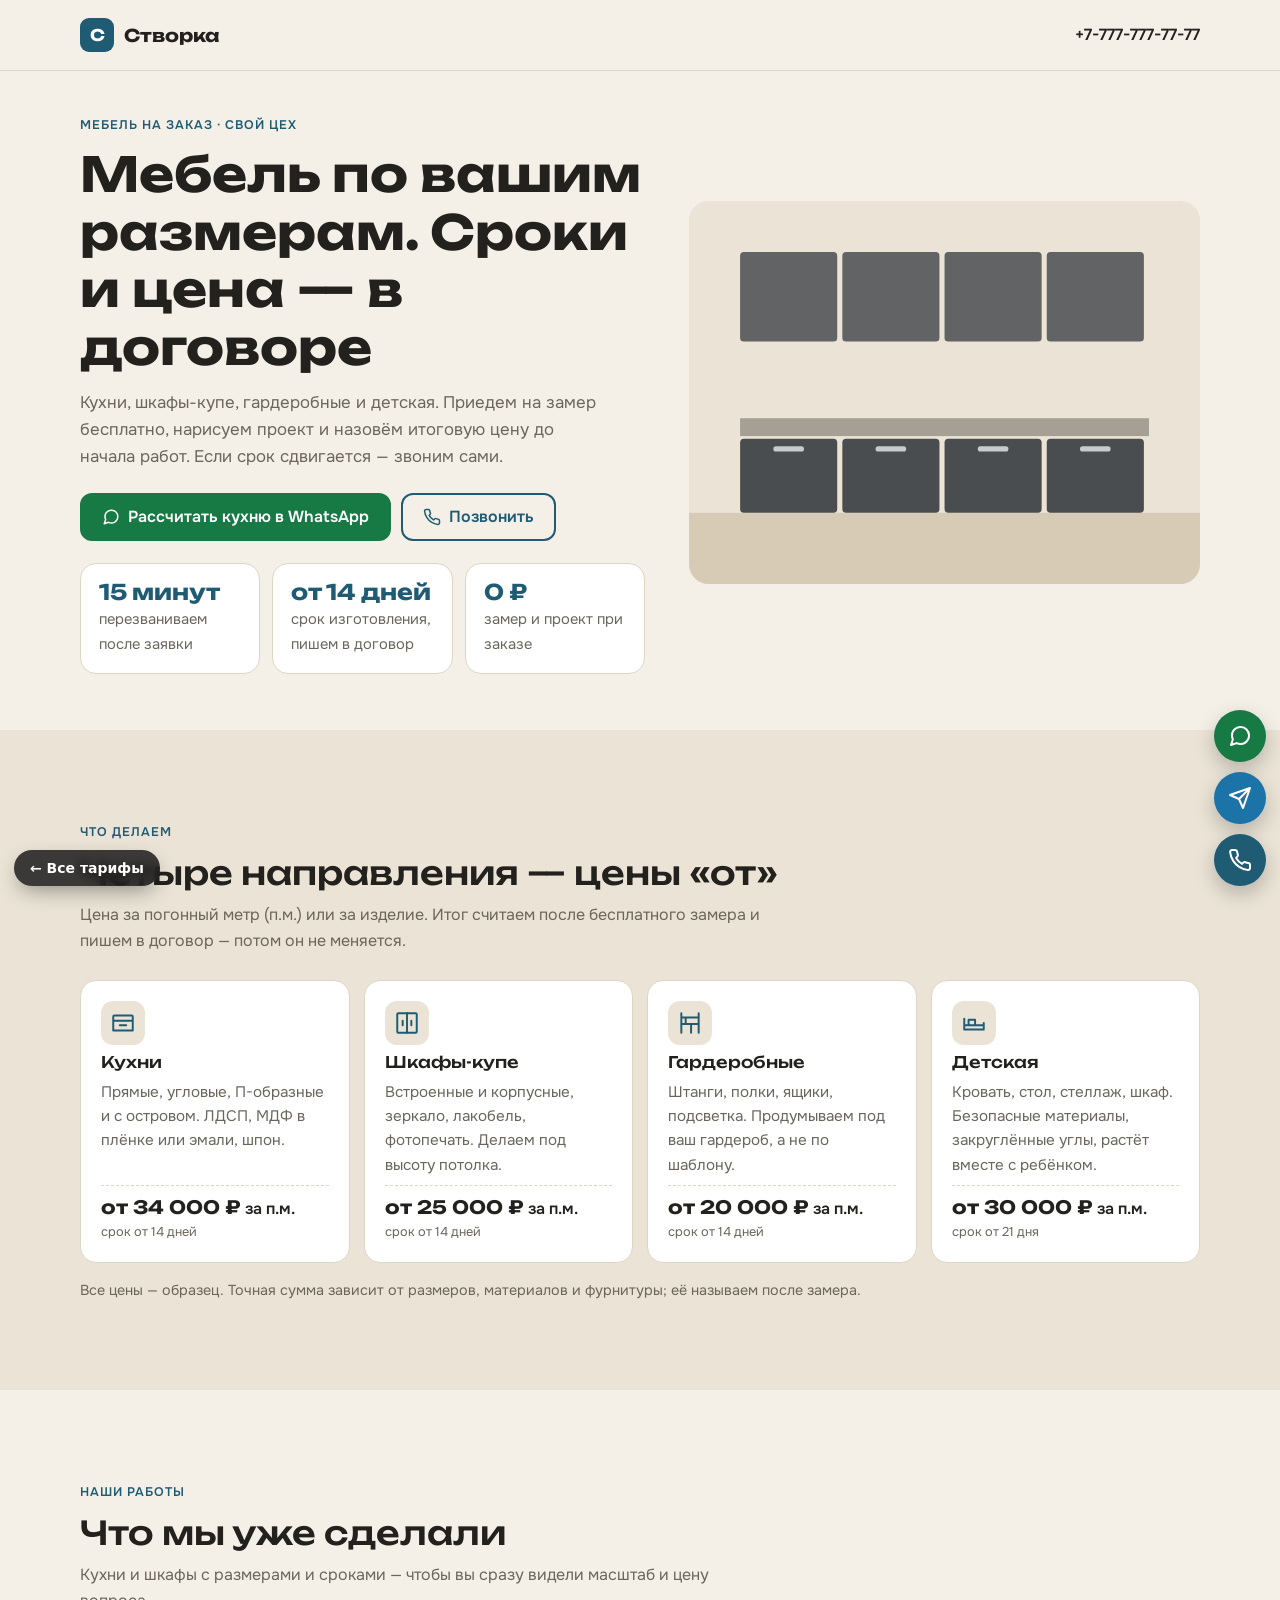
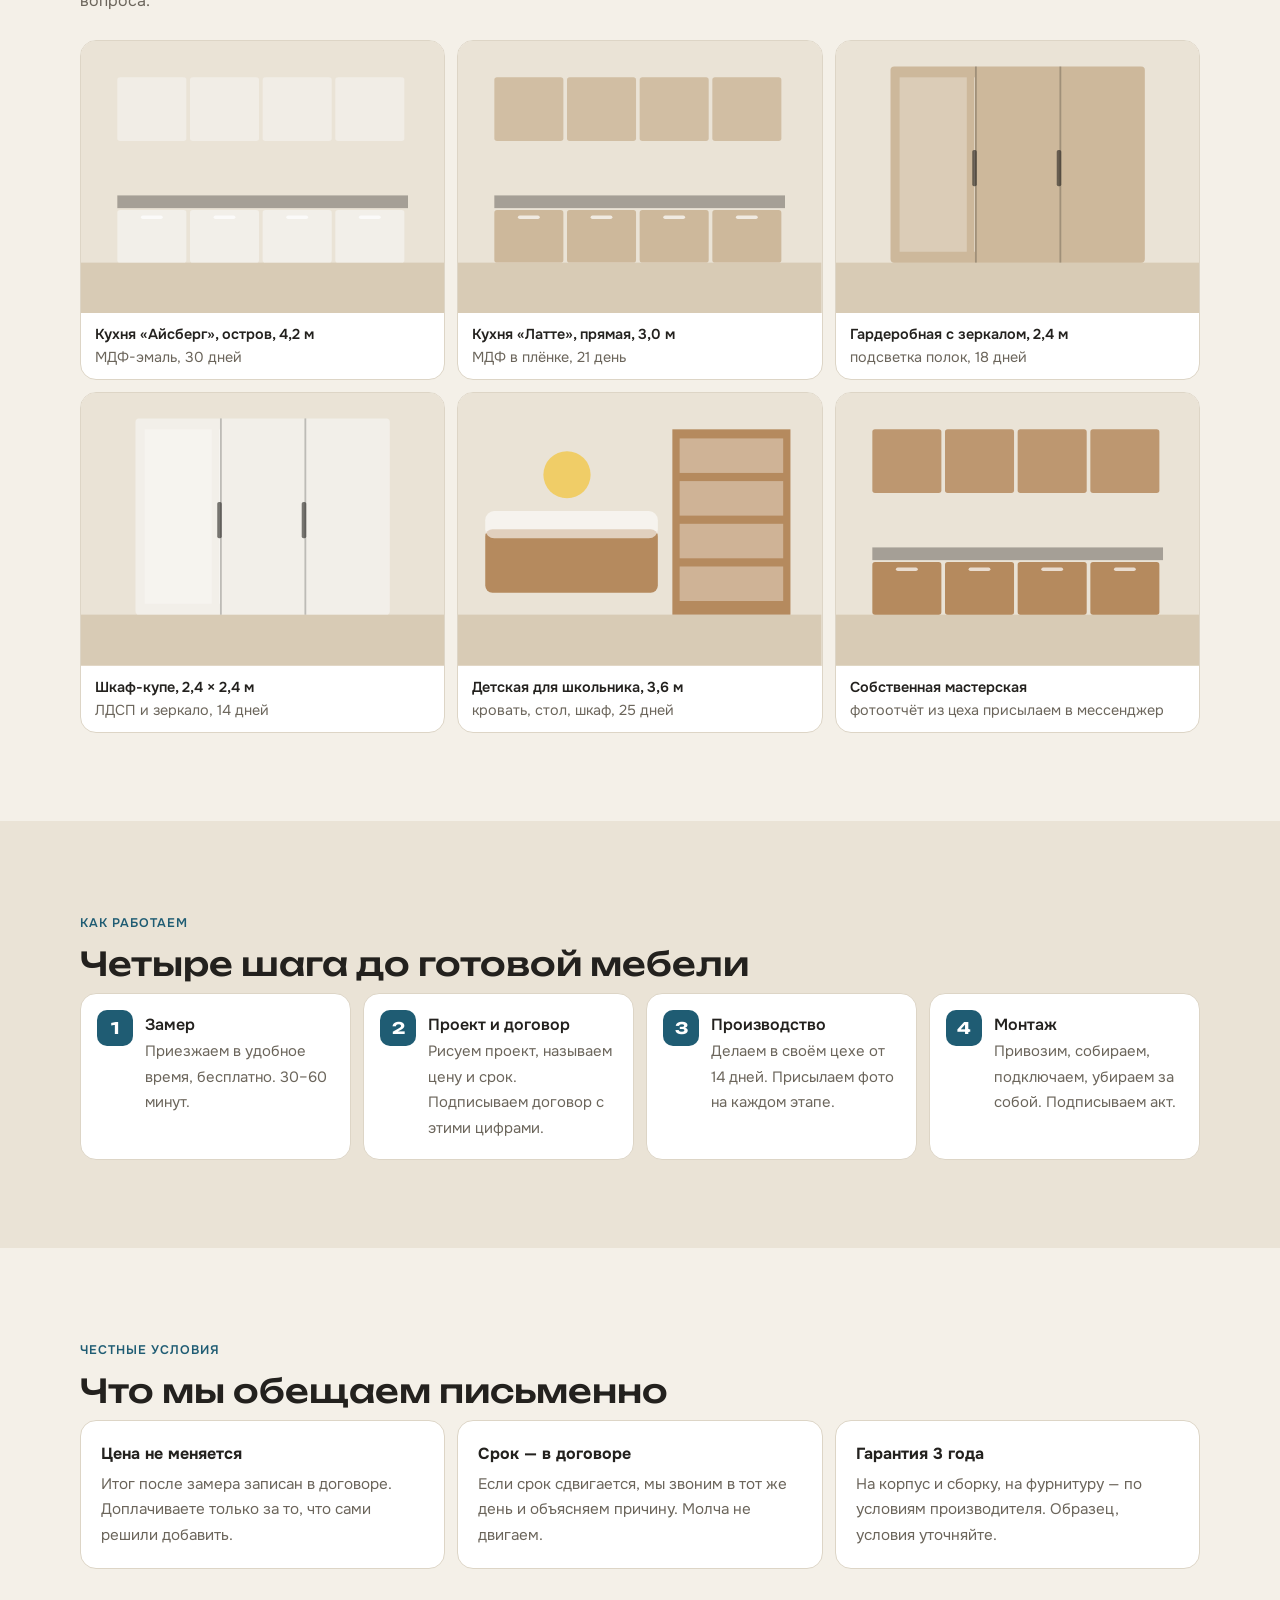
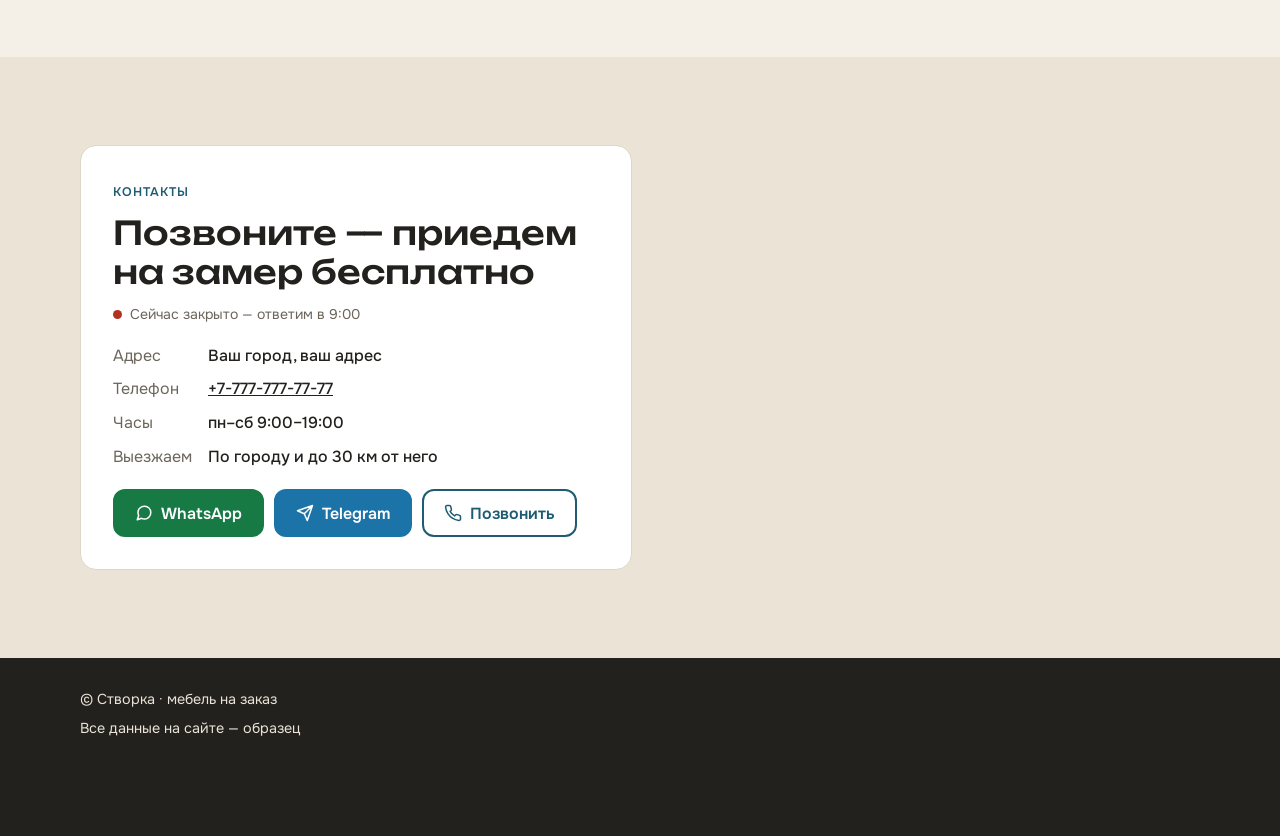
==== 1-start/index.html @ e8522c73 "Публикация сайта" ====
<!DOCTYPE html>
<html lang="ru">
<head>
<meta charset="UTF-8">
<meta name="viewport" content="width=device-width, initial-scale=1">
<meta name="robots" content="noindex, nofollow">
<title>Створка — мебель на заказ</title>
<meta name="description" content="Кухни, шкафы-купе, гардеробные и детская на заказ. Бесплатный замер, цена и срок фиксируются в договоре. Перезваниваем за 15 минут.">
<link rel="preconnect" href="https://fonts.googleapis.com">
<link rel="preconnect" href="https://fonts.gstatic.com" crossorigin>
<link href="https://fonts.googleapis.com/css2?family=Onest:wght@400;500;600&family=Unbounded:wght@500;700&display=swap" rel="stylesheet">
<!-- Яндекс Метрика: вставьте сюда код счётчика клиента -->
<style>
:root{--bg:#F4F0E8;--bg2:#EAE3D6;--card:#FFFFFF;--ink:#23211E;--mute:#6B655B;--acc:#1F5C73;--acc-ink:#FFFFFF;--line:#DDD5C6;--wa:#177A45;--tg:#1B73A8;--sale:#B3321F;--ok:#177A45;--shade:rgba(35,33,30,.55)}
*{box-sizing:border-box}
html{scroll-behavior:smooth;-webkit-text-size-adjust:100%}
body{margin:0;background:var(--bg);color:var(--ink);font:400 16px/1.6 Onest,system-ui,sans-serif;overflow-x:hidden}
a{color:inherit}
h1,h2,h3,h4{font-family:Unbounded,Onest,system-ui,sans-serif;font-weight:500;line-height:1.2;margin:0}
h1{font-size:clamp(1.55rem,6vw,3rem);font-weight:700}
h2{font-size:clamp(1.3rem,4.6vw,2.05rem);margin-bottom:10px}
h3{font-size:1rem}
p{margin:0}
ul,ol{margin:0}
.wr{max-width:1160px;margin:0 auto;padding:0 20px}
.sec{padding:46px 0}
.sec.alt{background:var(--bg2)}
.lead{color:var(--mute);max-width:62ch;margin-bottom:26px}
.tag{display:inline-block;color:var(--acc);font-weight:600;font-size:.78rem;letter-spacing:.08em;text-transform:uppercase;margin-bottom:10px}
.btn{display:inline-flex;align-items:center;justify-content:center;gap:8px;min-height:48px;padding:12px 20px;border-radius:12px;border:2px solid var(--acc);background:var(--acc);color:var(--acc-ink);font:600 1rem/1.2 Onest,system-ui,sans-serif;text-decoration:none;cursor:pointer;transition:filter .2s,transform .2s}
.btn:hover{filter:brightness(1.12)}
.btn.line{background:transparent;color:var(--acc)}
.btn.wa{background:var(--wa);border-color:var(--wa);color:var(--acc-ink)}
.btn.tg{background:var(--tg);border-color:var(--tg);color:var(--acc-ink)}
.btn.sm{min-height:40px;padding:8px 14px;font-size:.92rem}
.btn svg{width:18px;height:18px;flex:none}
.btns{display:flex;flex-wrap:wrap;gap:10px}
.btns .btn{flex:1 1 200px}
:focus-visible{outline:3px solid var(--acc);outline-offset:2px}
header.nav{position:sticky;top:0;z-index:40;background:var(--bg);border-bottom:1px solid var(--line)}
.nav .wr{display:flex;align-items:center;justify-content:space-between;gap:10px;height:62px}
.logo{display:flex;align-items:center;gap:10px;text-decoration:none;font:700 1.1rem Unbounded,sans-serif;white-space:nowrap}
.logo i{width:34px;height:34px;border-radius:9px;background:var(--acc);color:var(--acc-ink);display:grid;place-items:center;font-style:normal;font-size:1rem}
.tel{font-weight:600;text-decoration:none;white-space:nowrap}
.nav nav{display:none}
.card{background:var(--card);border:1px solid var(--line);border-radius:16px}
.pic,.im,.th{overflow:hidden}
.ph{display:block;width:100%;height:100%;object-fit:cover;background:var(--bg2)}
div.ph svg{width:100%;height:100%;display:block}
.open{display:inline-flex;align-items:center;gap:8px;font-size:.88rem;color:var(--mute)}
.open b{width:9px;height:9px;border-radius:50%;background:var(--ok);flex:none}
.open.closed b{background:var(--sale)}
.ct{display:grid;gap:16px}
.ct .b{padding:24px}
.ct dl{display:grid;grid-template-columns:auto 1fr;gap:8px 16px;margin:16px 0 20px}
.ct dt{color:var(--mute)}
.ct dd{margin:0;font-weight:500}
.ct iframe{width:100%;min-height:300px;height:100%;border:0;border-radius:16px;background:var(--bg2)}
.agree{display:flex;gap:10px;align-items:flex-start;font-size:.82rem;color:var(--mute);line-height:1.45}
.agree input{margin-top:3px;width:18px;height:18px;flex:none;accent-color:var(--acc)}
footer.foot{background:var(--ink);color:var(--bg2);padding:30px 0 96px;font-size:.9rem}
footer.foot .wr{display:flex;flex-direction:column;gap:6px}
.float{position:fixed;right:14px;bottom:calc(14px + env(safe-area-inset-bottom,0px));display:flex;flex-direction:column;gap:10px;z-index:30}
.float a{width:52px;height:52px;border-radius:50%;display:grid;place-items:center;color:var(--acc-ink);box-shadow:0 8px 20px rgba(0,0,0,.22)}
.float svg{width:24px;height:24px}
.float .c1{background:var(--acc)}.float .c2{background:var(--wa)}.float .c3{background:var(--tg)}
.sr{position:absolute;width:1px;height:1px;overflow:hidden;clip:rect(0 0 0 0);white-space:nowrap}
.rv{opacity:0;transform:translateY(16px);transition:opacity .6s,transform .6s}
.rv.in{opacity:1;transform:none}
@media(prefers-reduced-motion:reduce){html{scroll-behavior:auto}*{transition:none!important;animation:none!important}.rv{opacity:1;transform:none}}
@media(min-width:768px){.sec{padding:72px 0}.btns .btn{flex:0 1 auto}.ct{grid-template-columns:1fr 1fr}.ct .b{padding:32px}.nav .wr{height:70px}}
@media(min-width:1200px){.sec{padding:88px 0}.nav nav{display:flex}}
@media(max-width:380px){.logo{font-size:1rem}.logo i{width:30px;height:30px}.tel{font-size:.9rem}}

.hero{padding:22px 0 38px}
.hero .wr{display:grid;gap:24px}
.hero p.sub{color:var(--mute);font-size:1.05rem;margin:14px 0 22px;max-width:48ch}
.hero .pic{border-radius:20px;overflow:hidden;aspect-ratio:4/3;background:var(--bg2)}
.facts{display:grid;gap:12px;margin-top:22px}
.facts div{padding:16px 18px}
.facts b{display:block;font:700 1.35rem Unbounded,sans-serif;color:var(--acc);line-height:1.2}
.facts span{color:var(--mute);font-size:.92rem}
.svc{display:grid;gap:14px;list-style:none;padding:0}
.svc li{padding:20px;display:flex;flex-direction:column;gap:8px}
.svc .ic{width:44px;height:44px;border-radius:12px;background:var(--bg2);display:grid;place-items:center;color:var(--acc)}
.svc .ic svg{width:26px;height:26px}
.svc p{color:var(--mute);font-size:.95rem}
.svc .pr{margin-top:auto;padding-top:10px;border-top:1px dashed var(--line);font-weight:600}
.svc .pr b{font:700 1.15rem Unbounded,sans-serif;color:var(--ink)}
.svc .pr small{display:block;color:var(--mute);font-weight:400;font-size:.8rem}
.note{margin-top:16px;color:var(--mute);font-size:.9rem}
.gal{display:grid;grid-template-columns:1fr;gap:12px}
.gal figure{margin:0;border-radius:16px;overflow:hidden;background:var(--card);border:1px solid var(--line)}
.gal .im{aspect-ratio:4/3}
.gal figcaption{padding:10px 14px;color:var(--mute);font-size:.9rem}
.gal figcaption b{display:block;color:var(--ink);font-weight:600}
.steps{list-style:none;padding:0;display:grid;gap:12px;counter-reset:s}
.steps li{padding:18px 18px 18px 64px;position:relative;counter-increment:s}
.steps li::before{content:counter(s);position:absolute;left:16px;top:16px;width:36px;height:36px;border-radius:10px;background:var(--acc);color:var(--acc-ink);display:grid;place-items:center;font:700 1rem Unbounded,sans-serif}
.steps b{display:block;font-weight:600}
.steps span{color:var(--mute);font-size:.93rem}
.terms{display:grid;gap:12px;list-style:none;padding:0}
.terms li{padding:20px}
.terms b{display:block;margin-bottom:4px}
.terms span{color:var(--mute);font-size:.95rem}
@media(min-width:768px){
.hero{padding:40px 0 56px}
.hero .wr{grid-template-columns:1.05fr .95fr;gap:44px;align-items:center}
.facts{grid-template-columns:repeat(3,1fr)}
.svc{grid-template-columns:1fr 1fr}
.gal{grid-template-columns:repeat(2,1fr)}
.steps{grid-template-columns:repeat(2,1fr)}
.terms{grid-template-columns:repeat(3,1fr)}
}
@media(min-width:1200px){
.svc{grid-template-columns:repeat(4,1fr)}
.gal{grid-template-columns:repeat(3,1fr)}
.steps{grid-template-columns:repeat(4,1fr)}
}
</style>
</head>
<body><a href="../index.html" class="tarify-back" aria-label="Вернуться ко всем тарифам" style="position:fixed;left:14px;bottom:calc(14px + env(safe-area-inset-bottom,0px));z-index:2147483000;display:inline-flex;align-items:center;gap:6px;padding:11px 16px;border-radius:999px;background:rgba(20,20,20,.82);color:#fff;font:600 14px/1 system-ui,-apple-system,'Segoe UI',Roboto,sans-serif;text-decoration:none;box-shadow:0 8px 22px -6px rgba(0,0,0,.45);-webkit-backdrop-filter:blur(6px);backdrop-filter:blur(6px)">← Все тарифы</a><script data-fp>(function(){try{var k="fp:"+location.pathname.split("/")[1],q=/[?&]from=portfolio(&|$)/.test(location.search);if(q)sessionStorage.setItem(k,"1");if(q||sessionStorage.getItem(k)){var b=document.querySelector(".tarify-back");if(b)b.style.display="none"}}catch(e){}})();</script>
<header class="nav"><div class="wr">
  <a class="logo" href="#top" aria-label="Створка — на главную"><i>С</i>Створка</a>
  <a class="tel" href="tel:+77777777777">+7-777-777-77-77</a>
</div></header>

<main>
<section class="hero" id="top"><div class="wr">
  <div>
    <span class="tag">Мебель на заказ · свой цех</span>
    <h1>Мебель по вашим размерам. Сроки и цена — в договоре</h1>
    <p class="sub">Кухни, шкафы-купе, гардеробные и детская. Приедем на замер бесплатно, нарисуем проект и назовём итоговую цену до начала работ. Если срок сдвигается — звоним сами.</p>
    <div class="btns">
      <a class="btn wa" href="https://wa.me/77777777777?text=%D0%97%D0%B4%D1%80%D0%B0%D0%B2%D1%81%D1%82%D0%B2%D1%83%D0%B9%D1%82%D0%B5%21%20%D0%A5%D0%BE%D1%87%D1%83%20%D1%80%D0%B0%D1%81%D1%81%D1%87%D0%B8%D1%82%D0%B0%D1%82%D1%8C%20%D0%BA%D1%83%D1%85%D0%BD%D1%8E.%20%D0%A0%D0%B0%D0%B7%D0%BC%D0%B5%D1%80%D1%8B%20%D0%B8%20%D0%BF%D0%BE%D0%B6%D0%B5%D0%BB%D0%B0%D0%BD%D0%B8%D1%8F%3A%20" target="_blank" rel="noopener"><svg viewBox="0 0 24 24" fill="none" stroke="currentColor" stroke-width="2" stroke-linecap="round" stroke-linejoin="round" aria-hidden="true"><path d="M21 11.5a8.38 8.38 0 0 1-.9 3.8 8.5 8.5 0 0 1-7.6 4.7 8.38 8.38 0 0 1-3.8-.9L3 21l1.9-5.7a8.38 8.38 0 0 1-.9-3.8 8.5 8.5 0 0 1 4.7-7.6 8.38 8.38 0 0 1 3.8-.9h.5a8.48 8.48 0 0 1 8 8v.5z"/></svg>Рассчитать кухню в WhatsApp</a>
      <a class="btn line" href="tel:+77777777777"><svg viewBox="0 0 24 24" fill="none" stroke="currentColor" stroke-width="2" stroke-linecap="round" stroke-linejoin="round" aria-hidden="true"><path d="M22 16.92v3a2 2 0 0 1-2.18 2 19.79 19.79 0 0 1-8.63-3.07 19.5 19.5 0 0 1-6-6 19.79 19.79 0 0 1-3.07-8.67A2 2 0 0 1 4.11 2h3a2 2 0 0 1 2 1.72 12.84 12.84 0 0 0 .7 2.81 2 2 0 0 1-.45 2.11L8.09 9.91a16 16 0 0 0 6 6l1.27-1.27a2 2 0 0 1 2.11-.45 12.84 12.84 0 0 0 2.81.7A2 2 0 0 1 22 16.92z"/></svg>Позвонить</a>
    </div>
    <div class="facts">
      <div class="card"><b>15 минут</b><span>перезваниваем после заявки</span></div>
      <div class="card"><b>от 14 дней</b><span>срок изготовления, пишем в договор</span></div>
      <div class="card"><b>0 ₽</b><span>замер и проект при заказе</span></div>
    </div>
  </div>
  <div class="pic"><img class="ph" src="https://images.unsplash.com/photo-1600489000022-c2086d79f9d4?w=900&q=72&auto=format&fit=crop" srcset="https://images.unsplash.com/photo-1600489000022-c2086d79f9d4?w=450&q=72&auto=format&fit=crop 450w, https://images.unsplash.com/photo-1600489000022-c2086d79f9d4?w=900&q=72&auto=format&fit=crop 900w, https://images.unsplash.com/photo-1600489000022-c2086d79f9d4?w=1440&q=72&auto=format&fit=crop 1440w" sizes="(max-width:767px) 100vw, 50vw" width="900" height="675" alt="Угловая кухня с графитовым низом и белым верхом, изготовленная на заказ" fetchpriority="high" decoding="async" data-k="k" data-c="Графит"></div>
</div></section>

<section class="sec alt" id="uslugi"><div class="wr">
  <span class="tag">Что делаем</span>
  <h2>Четыре направления — цены «от»</h2>
  <p class="lead">Цена за погонный метр (п.м.) или за изделие. Итог считаем после бесплатного замера и пишем в договор — потом он не меняется.</p>
  <ul class="svc">
    <li class="card"><span class="ic"><svg viewBox="0 0 24 24" fill="none" stroke="currentColor" stroke-width="1.8" stroke-linecap="round" stroke-linejoin="round" aria-hidden="true"><path d="M3 10h18M3 10V6a1 1 0 0 1 1-1h16a1 1 0 0 1 1 1v4M3 10v9h18v-9M9 14h6"/></svg></span><h3>Кухни</h3><p>Прямые, угловые, П-образные и с островом. ЛДСП, МДФ в плёнке или эмали, шпон.</p><div class="pr"><b>от 34 000 ₽</b> за п.м.<small>срок от 14 дней</small></div></li>
    <li class="card"><span class="ic"><svg viewBox="0 0 24 24" fill="none" stroke="currentColor" stroke-width="1.8" stroke-linecap="round" stroke-linejoin="round" aria-hidden="true"><rect x="3" y="3" width="18" height="18" rx="1"/><path d="M12 3v18M8 10v4M16 10v4"/></svg></span><h3>Шкафы-купе</h3><p>Встроенные и корпусные, зеркало, лакобель, фотопечать. Делаем под высоту потолка.</p><div class="pr"><b>от 25 000 ₽</b> за п.м.<small>срок от 14 дней</small></div></li>
    <li class="card"><span class="ic"><svg viewBox="0 0 24 24" fill="none" stroke="currentColor" stroke-width="1.8" stroke-linecap="round" stroke-linejoin="round" aria-hidden="true"><path d="M4 3v18M20 3v18M4 7h16M4 13h16M8 7v6M13 13v8"/></svg></span><h3>Гардеробные</h3><p>Штанги, полки, ящики, подсветка. Продумываем под ваш гардероб, а не по шаблону.</p><div class="pr"><b>от 20 000 ₽</b> за п.м.<small>срок от 14 дней</small></div></li>
    <li class="card"><span class="ic"><svg viewBox="0 0 24 24" fill="none" stroke="currentColor" stroke-width="1.8" stroke-linecap="round" stroke-linejoin="round" aria-hidden="true"><path d="M3 18V8M21 18v-6M3 14h18M3 18h18M7 14V9h6v5"/></svg></span><h3>Детская</h3><p>Кровать, стол, стеллаж, шкаф. Безопасные материалы, закруглённые углы, растёт вместе с ребёнком.</p><div class="pr"><b>от 30 000 ₽</b> за п.м.<small>срок от 21 дня</small></div></li>
  </ul>
  <p class="note">Все цены — образец. Точная сумма зависит от размеров, материалов и фурнитуры; её называем после замера.</p>
</div></section>

<section class="sec" id="raboty"><div class="wr">
  <span class="tag">Наши работы</span>
  <h2>Что мы уже сделали</h2>
  <p class="lead">Кухни и шкафы с размерами и сроками — чтобы вы сразу видели масштаб и цену вопроса.</p>
  <div class="gal">
    <figure><div class="im"><img class="ph" src="https://images.unsplash.com/photo-1556912172-45b7abe8b7e1?w=640&q=72&auto=format&fit=crop" srcset="https://images.unsplash.com/photo-1556912172-45b7abe8b7e1?w=320&q=72&auto=format&fit=crop 320w, https://images.unsplash.com/photo-1556912172-45b7abe8b7e1?w=640&q=72&auto=format&fit=crop 640w, https://images.unsplash.com/photo-1556912172-45b7abe8b7e1?w=1024&q=72&auto=format&fit=crop 1024w" sizes="(max-width:767px) 100vw, 50vw" width="640" height="480" alt="Белая кухня с островом и деревянной панелью" loading="lazy" decoding="async" data-k="k" data-c="Белый"></div><figcaption><b>Кухня «Айсберг», остров, 4,2 м</b>МДФ-эмаль, 30 дней</figcaption></figure>
    <figure><div class="im"><img class="ph" src="https://images.unsplash.com/photo-1565538810643-b5bdb714032a?w=640&q=72&auto=format&fit=crop" srcset="https://images.unsplash.com/photo-1565538810643-b5bdb714032a?w=320&q=72&auto=format&fit=crop 320w, https://images.unsplash.com/photo-1565538810643-b5bdb714032a?w=640&q=72&auto=format&fit=crop 640w, https://images.unsplash.com/photo-1565538810643-b5bdb714032a?w=1024&q=72&auto=format&fit=crop 1024w" sizes="(max-width:767px) 100vw, 50vw" width="640" height="480" alt="Кухня с серо-бежевыми фасадами и латунными ручками" loading="lazy" decoding="async" data-k="k" data-c="Бежевый"></div><figcaption><b>Кухня «Латте», прямая, 3,0 м</b>МДФ в плёнке, 21 день</figcaption></figure>
    <figure><div class="im"><img class="ph" src="https://images.unsplash.com/photo-1672137233327-37b0c1049e77?w=640&q=72&auto=format&fit=crop" srcset="https://images.unsplash.com/photo-1672137233327-37b0c1049e77?w=320&q=72&auto=format&fit=crop 320w, https://images.unsplash.com/photo-1672137233327-37b0c1049e77?w=640&q=72&auto=format&fit=crop 640w, https://images.unsplash.com/photo-1672137233327-37b0c1049e77?w=1024&q=72&auto=format&fit=crop 1024w" sizes="(max-width:767px) 100vw, 50vw" width="640" height="480" alt="Встроенная гардеробная с зеркалом и подсветкой полок" loading="lazy" decoding="async" data-k="g" data-c="Бежевый"></div><figcaption><b>Гардеробная с зеркалом, 2,4 м</b>подсветка полок, 18 дней</figcaption></figure>
    <figure><div class="im"><img class="ph" src="https://images.unsplash.com/photo-1721901944646-8b7da57bea7e?w=640&q=72&auto=format&fit=crop" srcset="https://images.unsplash.com/photo-1721901944646-8b7da57bea7e?w=320&q=72&auto=format&fit=crop 320w, https://images.unsplash.com/photo-1721901944646-8b7da57bea7e?w=640&q=72&auto=format&fit=crop 640w, https://images.unsplash.com/photo-1721901944646-8b7da57bea7e?w=1024&q=72&auto=format&fit=crop 1024w" sizes="(max-width:767px) 100vw, 50vw" width="640" height="480" alt="Белые раздвижные двери шкафа-купе в комнате" loading="lazy" decoding="async" data-k="s" data-c="Белый"></div><figcaption><b>Шкаф-купе, 2,4 × 2,4 м</b>ЛДСП и зеркало, 14 дней</figcaption></figure>
    <figure><div class="im"><img class="ph" src="https://images.unsplash.com/photo-1721395288477-b546804ce392?w=640&q=72&auto=format&fit=crop" srcset="https://images.unsplash.com/photo-1721395288477-b546804ce392?w=320&q=72&auto=format&fit=crop 320w, https://images.unsplash.com/photo-1721395288477-b546804ce392?w=640&q=72&auto=format&fit=crop 640w, https://images.unsplash.com/photo-1721395288477-b546804ce392?w=1024&q=72&auto=format&fit=crop 1024w" sizes="(max-width:767px) 100vw, 50vw" width="640" height="480" alt="Детская комната с кроватью, рабочим столом и штангой для одежды" loading="lazy" decoding="async" data-k="d" data-c="Дерево"></div><figcaption><b>Детская для школьника, 3,6 м</b>кровать, стол, шкаф, 25 дней</figcaption></figure>
    <figure><div class="im"><img class="ph" src="https://images.unsplash.com/photo-1631396326646-c06a935ff3a6?w=640&q=72&auto=format&fit=crop" srcset="https://images.unsplash.com/photo-1631396326646-c06a935ff3a6?w=320&q=72&auto=format&fit=crop 320w, https://images.unsplash.com/photo-1631396326646-c06a935ff3a6?w=640&q=72&auto=format&fit=crop 640w, https://images.unsplash.com/photo-1631396326646-c06a935ff3a6?w=1024&q=72&auto=format&fit=crop 1024w" sizes="(max-width:767px) 100vw, 50vw" width="640" height="480" alt="Мастер собирает изделие в мастерской" loading="lazy" decoding="async" data-k="k" data-c="Дерево"></div><figcaption><b>Собственная мастерская</b>фотоотчёт из цеха присылаем в мессенджер</figcaption></figure>
  </div>
</div></section>

<section class="sec alt" id="etapy"><div class="wr">
  <span class="tag">Как работаем</span>
  <h2>Четыре шага до готовой мебели</h2>
  <ol class="steps">
    <li class="card"><b>Замер</b><span>Приезжаем в удобное время, бесплатно. 30–60 минут.</span></li>
    <li class="card"><b>Проект и договор</b><span>Рисуем проект, называем цену и срок. Подписываем договор с этими цифрами.</span></li>
    <li class="card"><b>Производство</b><span>Делаем в своём цехе от 14 дней. Присылаем фото на каждом этапе.</span></li>
    <li class="card"><b>Монтаж</b><span>Привозим, собираем, подключаем, убираем за собой. Подписываем акт.</span></li>
  </ol>
</div></section>

<section class="sec" id="usloviya"><div class="wr">
  <span class="tag">Честные условия</span>
  <h2>Что мы обещаем письменно</h2>
  <ul class="terms">
    <li class="card"><b>Цена не меняется</b><span>Итог после замера записан в договоре. Доплачиваете только за то, что сами решили добавить.</span></li>
    <li class="card"><b>Срок — в договоре</b><span>Если срок сдвигается, мы звоним в тот же день и объясняем причину. Молча не двигаем.</span></li>
    <li class="card"><b>Гарантия 3 года</b><span>На корпус и сборку, на фурнитуру — по условиям производителя. Образец, условия уточняйте.</span></li>
  </ul>
</div></section>

<section class="sec alt" id="kontakty"><div class="wr">
  <div class="ct">
    <div class="card b">
      <span class="tag">Контакты</span>
      <h2>Позвоните — приедем на замер бесплатно</h2>
      <span class="open" id="open"><b></b><span>Мастерская открыта</span></span>
      <dl>
        <dt>Адрес</dt><dd>Ваш город, ваш адрес</dd>
        <dt>Телефон</dt><dd><a href="tel:+77777777777">+7-777-777-77-77</a></dd>
        <dt>Часы</dt><dd>пн–сб 9:00–19:00</dd>
        <dt>Выезжаем</dt><dd>По городу и до 30 км от него</dd>
      </dl>
      <div class="btns">
        <a class="btn wa" href="https://wa.me/77777777777?text=%D0%97%D0%B4%D1%80%D0%B0%D0%B2%D1%81%D1%82%D0%B2%D1%83%D0%B9%D1%82%D0%B5%21%20%D0%A5%D0%BE%D1%87%D1%83%20%D0%B7%D0%B0%D0%BF%D0%B8%D1%81%D0%B0%D1%82%D1%8C%D1%81%D1%8F%20%D0%BD%D0%B0%20%D0%B1%D0%B5%D1%81%D0%BF%D0%BB%D0%B0%D1%82%D0%BD%D1%8B%D0%B9%20%D0%B7%D0%B0%D0%BC%D0%B5%D1%80." target="_blank" rel="noopener"><svg viewBox="0 0 24 24" fill="none" stroke="currentColor" stroke-width="2" stroke-linecap="round" stroke-linejoin="round" aria-hidden="true"><path d="M21 11.5a8.38 8.38 0 0 1-.9 3.8 8.5 8.5 0 0 1-7.6 4.7 8.38 8.38 0 0 1-3.8-.9L3 21l1.9-5.7a8.38 8.38 0 0 1-.9-3.8 8.5 8.5 0 0 1 4.7-7.6 8.38 8.38 0 0 1 3.8-.9h.5a8.48 8.48 0 0 1 8 8v.5z"/></svg>WhatsApp</a>
        <a class="btn tg" href="https://t.me/" target="_blank" rel="noopener"><svg viewBox="0 0 24 24" fill="none" stroke="currentColor" stroke-width="2" stroke-linecap="round" stroke-linejoin="round" aria-hidden="true"><path d="M22 2L11 13M22 2l-7 20-4-9-9-4 20-7z"/></svg>Telegram</a>
        <a class="btn line" href="tel:+77777777777"><svg viewBox="0 0 24 24" fill="none" stroke="currentColor" stroke-width="2" stroke-linecap="round" stroke-linejoin="round" aria-hidden="true"><path d="M22 16.92v3a2 2 0 0 1-2.18 2 19.79 19.79 0 0 1-8.63-3.07 19.5 19.5 0 0 1-6-6 19.79 19.79 0 0 1-3.07-8.67A2 2 0 0 1 4.11 2h3a2 2 0 0 1 2 1.72 12.84 12.84 0 0 0 .7 2.81 2 2 0 0 1-.45 2.11L8.09 9.91a16 16 0 0 0 6 6l1.27-1.27a2 2 0 0 1 2.11-.45 12.84 12.84 0 0 0 2.81.7A2 2 0 0 1 22 16.92z"/></svg>Позвонить</a>
      </div>
    </div>
    <iframe title="Карта (образец)" src="https://yandex.ru/map-widget/v1/?ll=61.402554%2C55.159897&z=11" loading="lazy"></iframe>
  </div>
</div></section>
</main>

<footer class="foot"><div class="wr"><span>© Створка · мебель на заказ</span><span>Все данные на сайте — образец</span></div></footer>
<div class="float"><a class="c2" href="https://wa.me/77777777777" aria-label="Написать в WhatsApp" target="_blank" rel="noopener"><svg viewBox="0 0 24 24" fill="none" stroke="currentColor" stroke-width="2" stroke-linecap="round" stroke-linejoin="round" aria-hidden="true"><path d="M21 11.5a8.38 8.38 0 0 1-.9 3.8 8.5 8.5 0 0 1-7.6 4.7 8.38 8.38 0 0 1-3.8-.9L3 21l1.9-5.7a8.38 8.38 0 0 1-.9-3.8 8.5 8.5 0 0 1 4.7-7.6 8.38 8.38 0 0 1 3.8-.9h.5a8.48 8.48 0 0 1 8 8v.5z"/></svg></a><a class="c3" href="https://t.me/" aria-label="Написать в Telegram" target="_blank" rel="noopener"><svg viewBox="0 0 24 24" fill="none" stroke="currentColor" stroke-width="2" stroke-linecap="round" stroke-linejoin="round" aria-hidden="true"><path d="M22 2L11 13M22 2l-7 20-4-9-9-4 20-7z"/></svg></a><a class="c1" href="tel:+77777777777" aria-label="Позвонить"><svg viewBox="0 0 24 24" fill="none" stroke="currentColor" stroke-width="2" stroke-linecap="round" stroke-linejoin="round" aria-hidden="true"><path d="M22 16.92v3a2 2 0 0 1-2.18 2 19.79 19.79 0 0 1-8.63-3.07 19.5 19.5 0 0 1-6-6 19.79 19.79 0 0 1-3.07-8.67A2 2 0 0 1 4.11 2h3a2 2 0 0 1 2 1.72 12.84 12.84 0 0 0 .7 2.81 2 2 0 0 1-.45 2.11L8.09 9.91a16 16 0 0 0 6 6l1.27-1.27a2 2 0 0 1 2.11-.45 12.84 12.84 0 0 0 2.81.7A2 2 0 0 1 22 16.92z"/></svg></a></div>
<script>
(function(){

var CLR={'Белый':'#F2EFE9','Серый':'#9AA0A3','Графит':'#4A4D50','Бежевый':'#CDB89B','Дерево':'#B58A5E','Синий':'#2F5D7C','Чёрный':'#2B2B2B'};
function esc(s){return String(s).replace(/&/g,'&amp;').replace(/"/g,'&quot;').replace(/</g,'&lt;')}
function u(id,w){return 'https://images.unsplash.com/photo-'+id+'?w='+w+'&q=72&auto=format&fit=crop'}
/* Иллюстрация мебели: показывается, если фото не загрузилось */
function art(k,c){
  c=c||'#8AA0A8';
  var s='<svg viewBox="0 0 400 300" xmlns="http://www.w3.org/2000/svg" preserveAspectRatio="xMidYMid slice"><rect width="400" height="300" fill="#EAE3D6"/><rect y="244" width="400" height="56" fill="#D8CBB5"/>',i;
  if(k=='s'||k=='g'||k=='p'){
    s+='<rect x="60" y="28" width="280" height="216" rx="4" fill="'+c+'"/>';
    for(i=1;i<3;i++)s+='<rect x="'+(60+i*93)+'" y="28" width="2" height="216" fill="#000" opacity=".22"/>';
    s+='<rect x="70" y="40" width="74" height="192" fill="#fff" opacity=".28"/><rect x="152" y="40" width="1" height="192" fill="#fff" opacity=".4"/>';
    s+='<rect x="150" y="120" width="5" height="40" rx="2" fill="#23211E" opacity=".6"/><rect x="243" y="120" width="5" height="40" rx="2" fill="#23211E" opacity=".6"/>';
  }else if(k=='d'){
    s+='<rect x="30" y="150" width="190" height="70" rx="8" fill="'+c+'"/><rect x="30" y="130" width="190" height="30" rx="10" fill="#fff" opacity=".6"/><rect x="236" y="40" width="130" height="204" fill="'+c+'"/>';
    for(i=0;i<4;i++)s+='<rect x="244" y="'+(50+i*47)+'" width="114" height="38" fill="#fff" opacity=".35"/>';
    s+='<circle cx="120" cy="90" r="26" fill="#F2C94C" opacity=".8"/>';
  }else{
    for(i=0;i<4;i++)s+='<rect x="'+(40+i*80)+'" y="40" width="76" height="70" rx="3" fill="'+c+'" opacity=".85"/>';
    s+='<rect x="40" y="170" width="320" height="14" fill="#23211E" opacity=".35"/>';
    for(i=0;i<4;i++)s+='<rect x="'+(40+i*80)+'" y="186" width="76" height="58" rx="3" fill="'+c+'"/><rect x="'+(66+i*80)+'" y="192" width="24" height="4" rx="2" fill="#fff" opacity=".7"/>';
  }
  return s+'</svg>';
}
function img(id,alt,w,k,c,eager){
  var a=Math.round(w/2),b=Math.min(2400,Math.round(w*1.6));
  return '<img class="ph" src="'+u(id,w)+'" srcset="'+u(id,a)+' '+a+'w, '+u(id,w)+' '+w+'w, '+u(id,b)+' '+b+'w" sizes="(max-width:767px) 100vw, 33vw" width="'+w+'" height="'+Math.round(w*.75)+'" alt="'+esc(alt)+'" '+(eager?'fetchpriority="high"':'loading="lazy"')+' decoding="async" data-k="'+(k||'')+'" data-c="'+(c||'')+'">';
}
function fail(im){var d=document.createElement('div');d.className='ph';d.setAttribute('role','img');d.setAttribute('aria-label',im.alt||'Иллюстрация');d.innerHTML=art(im.dataset.k,CLR[im.dataset.c]);im.replaceWith(d)}
document.addEventListener('error',function(e){var t=e.target;if(t&&t.tagName=='IMG'&&t.classList.contains('ph'))fail(t)},true);
document.querySelectorAll('img.ph').forEach(function(im){if(im.complete&&im.naturalWidth===0)fail(im)});

/* «Открыто сейчас»: пн–сб 9:00–19:00 по местному времени посетителя */
var el=document.getElementById('open');
if(el){var d=new Date(),h=d.getHours(),w=d.getDay();
  if(w===0||h<9||h>=19){el.classList.add('closed');el.lastChild.textContent='Сейчас закрыто — ответим в 9:00'}}
})();
</script>
<style data-hscroll>.hs-wrap{position:relative;min-width:0;max-width:100%}.hs-btn{position:absolute;top:50%;z-index:30;width:42px;height:42px;margin-top:-21px;border-radius:50%;border:1px solid rgba(255,255,255,.45);background:rgba(20,20,24,.62);color:#fff;font:600 18px/1 system-ui,sans-serif;display:flex;align-items:center;justify-content:center;cursor:pointer;-webkit-backdrop-filter:blur(6px);backdrop-filter:blur(6px);box-shadow:0 4px 14px rgba(0,0,0,.25);transition:opacity .25s,transform .2s;padding:0}.hs-btn:hover{transform:scale(1.08)}.hs-btn.l{left:6px}.hs-btn.r{right:6px}.hs-btn.off{opacity:0;pointer-events:none}.hs-wrap.sm .hs-btn{width:30px;height:30px;margin-top:-15px;font-size:14px}</style>
<script data-hscroll>(function(){function sc(el){var cs=getComputedStyle(el);return /(auto|scroll)/.test(cs.overflowX)&&el.scrollWidth>el.clientWidth+8&&el.clientHeight>40}
function upd(el){var w=el.parentNode,l=w.querySelector(':scope>.hs-btn.l'),r=w.querySelector(':scope>.hs-btn.r'),can=el.scrollWidth>el.clientWidth+8;l.classList.toggle('off',!can||el.scrollLeft<4);r.classList.toggle('off',!can||el.scrollLeft+el.clientWidth>=el.scrollWidth-4)}
function step(el){var c=el.firstElementChild,g=parseFloat(getComputedStyle(el).columnGap)||16,s=c?c.getBoundingClientRect().width+g:0;if(!s||s>el.clientWidth*.9)s=el.clientWidth*.8;return s}
function add(el){if(el.dataset.hs)return;el.dataset.hs=1;var w=document.createElement('div');w.className='hs-wrap'+(el.clientHeight<100?' sm':'');var cs=getComputedStyle(el);['gridColumn','gridRow','marginTop','marginBottom','marginLeft','marginRight','flex','alignSelf','width','maxWidth'].forEach(function(p){if(p.indexOf('margin')==0){w.style[p]=cs[p];el.style[p]='0'}else if(el.style[p]||p.indexOf('grid')==0||p=='alignSelf'||p=='flex'){w.style[p]=cs[p]}});el.parentNode.insertBefore(w,el);w.appendChild(el);
[['l','<svg width="18" height="18" viewBox="0 0 24 24" fill="none" stroke="currentColor" stroke-width="2" stroke-linecap="round" stroke-linejoin="round" aria-hidden="true"><path d="M19 12H5M12 19l-7-7 7-7"/></svg>','Прокрутить назад',-1],['r','<svg width="18" height="18" viewBox="0 0 24 24" fill="none" stroke="currentColor" stroke-width="2" stroke-linecap="round" stroke-linejoin="round" aria-hidden="true"><path d="M5 12h14M12 5l7 7-7 7"/></svg>','Прокрутить вперёд',1]].forEach(function(a){var b=document.createElement('button');b.type='button';b.className='hs-btn '+a[0]+' off';b.innerHTML=a[1];b.setAttribute('aria-label',a[2]);b.onclick=function(){el.scrollBy({left:a[3]*step(el),behavior:'smooth'})};w.appendChild(b)});
el.addEventListener('scroll',function(){upd(el)},{passive:true});upd(el)}
function scan(){document.querySelectorAll('body *:not(.hs-btn):not(.hs-wrap)').forEach(function(el){if(el.dataset.hs){upd(el);return}if(!el.closest('[data-no-hs]')&&sc(el))add(el)})}
var t;function later(){clearTimeout(t);t=setTimeout(scan,250)}
if(document.readyState!='loading')later();else document.addEventListener('DOMContentLoaded',later);
addEventListener('load',later);addEventListener('resize',later);document.addEventListener('click',function(e){if(!e.target.closest('.hs-btn'))later()},true)})();</script>
</body>
</html>
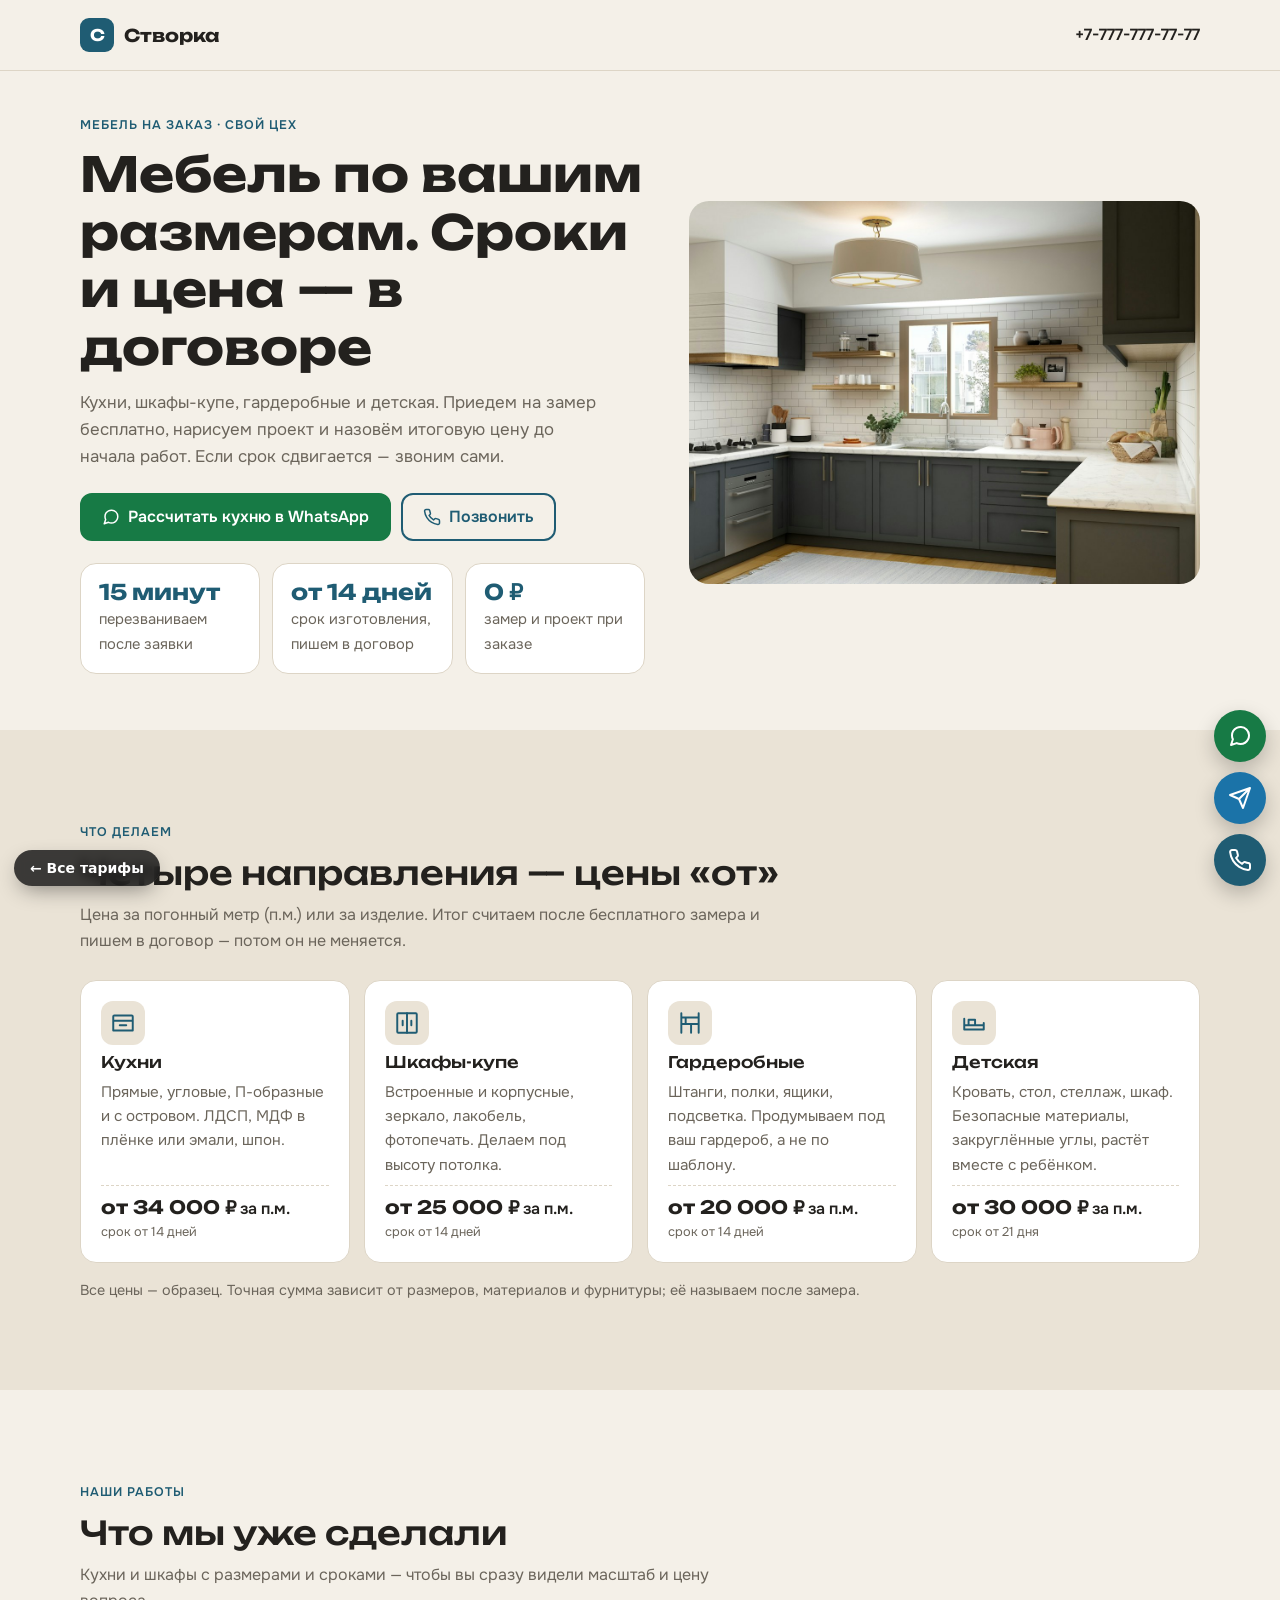
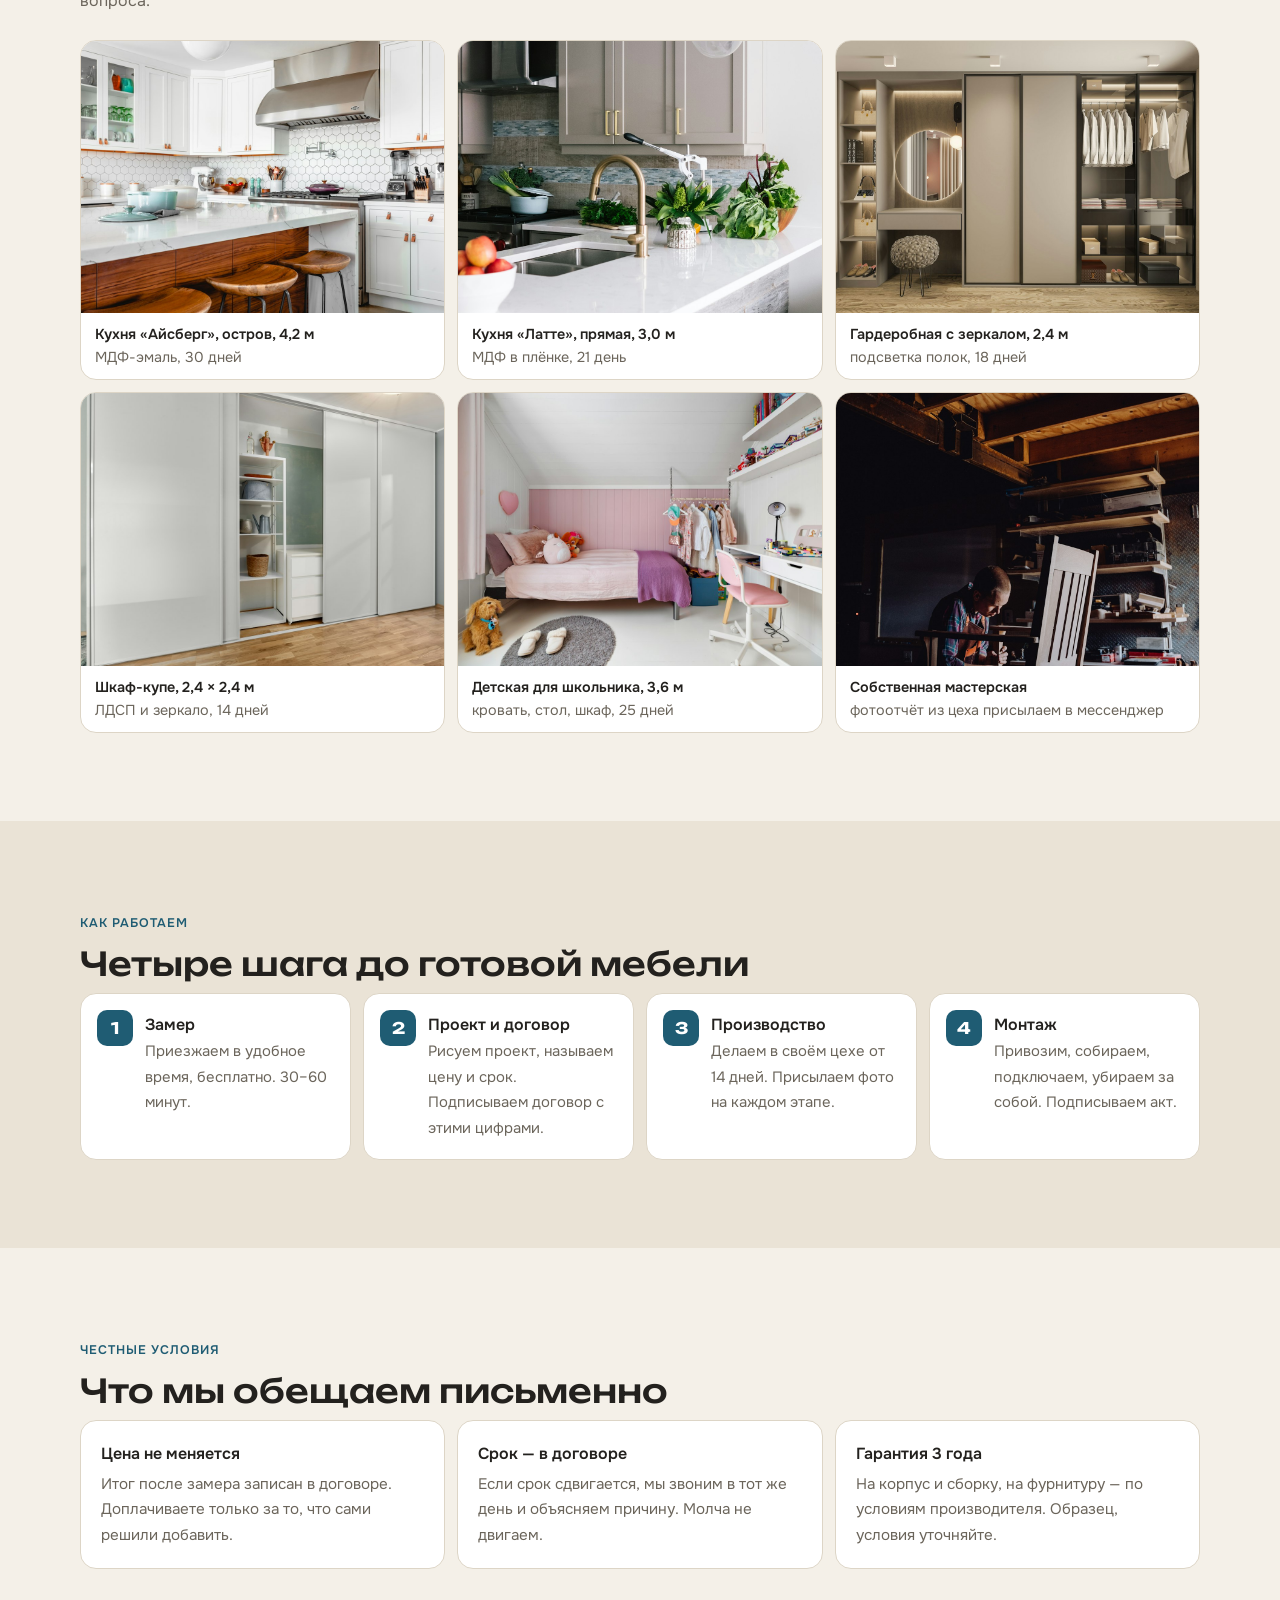
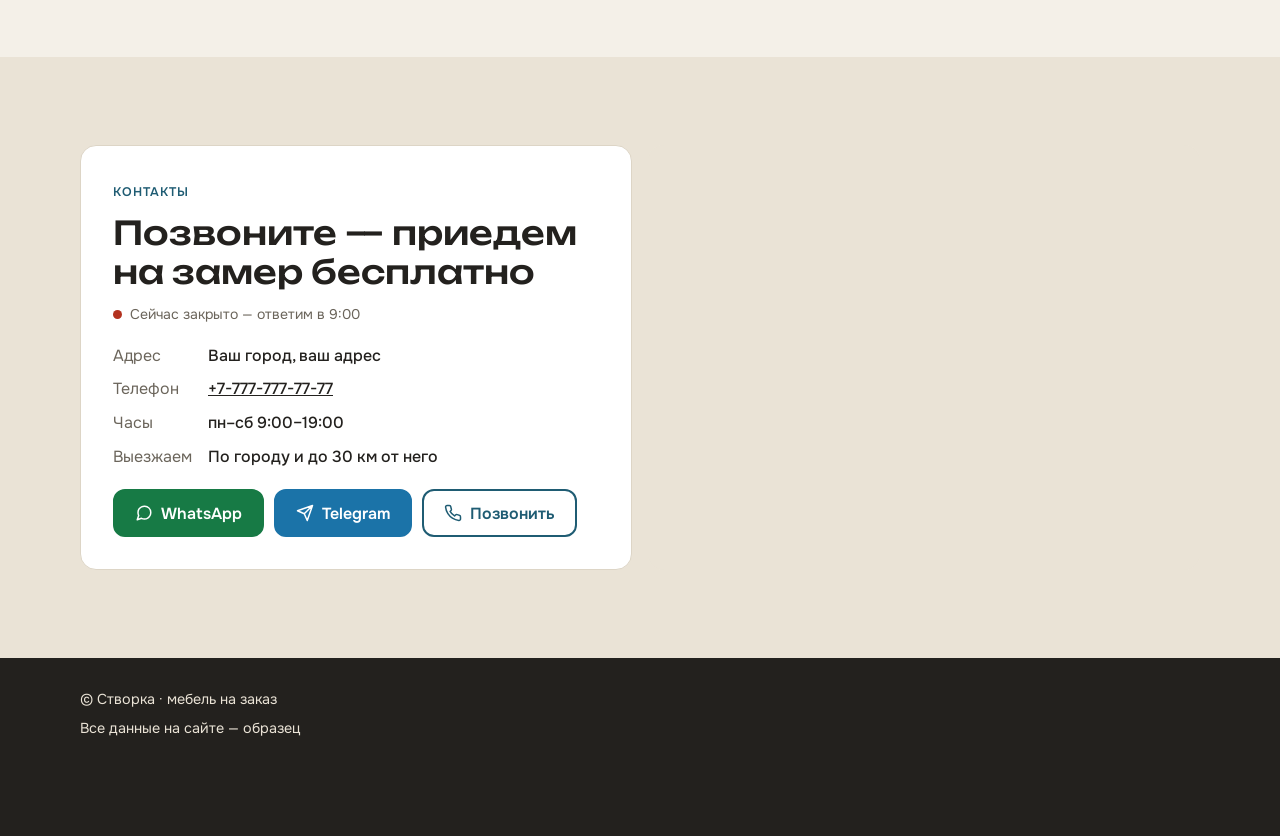
==== commit 0143b81d: "Фото, шрифты и three.js в репозитории: сайт не зависит от Unsplash, Google Fonts и jsDelivr" ====
--- a/1-start/index.html
+++ b/1-start/index.html
@@ -6,9 +6,7 @@
 <meta name="robots" content="noindex, nofollow">
 <title>Створка — мебель на заказ</title>
 <meta name="description" content="Кухни, шкафы-купе, гардеробные и детская на заказ. Бесплатный замер, цена и срок фиксируются в договоре. Перезваниваем за 15 минут.">
-<link rel="preconnect" href="https://fonts.googleapis.com">
-<link rel="preconnect" href="https://fonts.gstatic.com" crossorigin>
-<link href="https://fonts.googleapis.com/css2?family=Onest:wght@400;500;600&family=Unbounded:wght@500;700&display=swap" rel="stylesheet">
+<link href="fonts/fonts.css" rel="stylesheet">
 <!-- Яндекс Метрика: вставьте сюда код счётчика клиента -->
 <style>
 :root{--bg:#F4F0E8;--bg2:#EAE3D6;--card:#FFFFFF;--ink:#23211E;--mute:#6B655B;--acc:#1F5C73;--acc-ink:#FFFFFF;--line:#DDD5C6;--wa:#177A45;--tg:#1B73A8;--sale:#B3321F;--ok:#177A45;--shade:rgba(35,33,30,.55)}
@@ -141,7 +139,7 @@
       <div class="card"><b>0 ₽</b><span>замер и проект при заказе</span></div>
     </div>
   </div>
-  <div class="pic"><img class="ph" src="https://images.unsplash.com/photo-1600489000022-c2086d79f9d4?w=900&q=72&auto=format&fit=crop" srcset="https://images.unsplash.com/photo-1600489000022-c2086d79f9d4?w=450&q=72&auto=format&fit=crop 450w, https://images.unsplash.com/photo-1600489000022-c2086d79f9d4?w=900&q=72&auto=format&fit=crop 900w, https://images.unsplash.com/photo-1600489000022-c2086d79f9d4?w=1440&q=72&auto=format&fit=crop 1440w" sizes="(max-width:767px) 100vw, 50vw" width="900" height="675" alt="Угловая кухня с графитовым низом и белым верхом, изготовленная на заказ" fetchpriority="high" decoding="async" data-k="k" data-c="Графит"></div>
+  <div class="pic"><img class="ph" src="img/1600489000022-c2086d79f9d4.jpg" width="900" height="675" alt="Угловая кухня с графитовым низом и белым верхом, изготовленная на заказ" fetchpriority="high" decoding="async" data-k="k" data-c="Графит"></div>
 </div></section>
 
 <section class="sec alt" id="uslugi"><div class="wr">
@@ -162,12 +160,12 @@
   <h2>Что мы уже сделали</h2>
   <p class="lead">Кухни и шкафы с размерами и сроками — чтобы вы сразу видели масштаб и цену вопроса.</p>
   <div class="gal">
-    <figure><div class="im"><img class="ph" src="https://images.unsplash.com/photo-1556912172-45b7abe8b7e1?w=640&q=72&auto=format&fit=crop" srcset="https://images.unsplash.com/photo-1556912172-45b7abe8b7e1?w=320&q=72&auto=format&fit=crop 320w, https://images.unsplash.com/photo-1556912172-45b7abe8b7e1?w=640&q=72&auto=format&fit=crop 640w, https://images.unsplash.com/photo-1556912172-45b7abe8b7e1?w=1024&q=72&auto=format&fit=crop 1024w" sizes="(max-width:767px) 100vw, 50vw" width="640" height="480" alt="Белая кухня с островом и деревянной панелью" loading="lazy" decoding="async" data-k="k" data-c="Белый"></div><figcaption><b>Кухня «Айсберг», остров, 4,2 м</b>МДФ-эмаль, 30 дней</figcaption></figure>
-    <figure><div class="im"><img class="ph" src="https://images.unsplash.com/photo-1565538810643-b5bdb714032a?w=640&q=72&auto=format&fit=crop" srcset="https://images.unsplash.com/photo-1565538810643-b5bdb714032a?w=320&q=72&auto=format&fit=crop 320w, https://images.unsplash.com/photo-1565538810643-b5bdb714032a?w=640&q=72&auto=format&fit=crop 640w, https://images.unsplash.com/photo-1565538810643-b5bdb714032a?w=1024&q=72&auto=format&fit=crop 1024w" sizes="(max-width:767px) 100vw, 50vw" width="640" height="480" alt="Кухня с серо-бежевыми фасадами и латунными ручками" loading="lazy" decoding="async" data-k="k" data-c="Бежевый"></div><figcaption><b>Кухня «Латте», прямая, 3,0 м</b>МДФ в плёнке, 21 день</figcaption></figure>
-    <figure><div class="im"><img class="ph" src="https://images.unsplash.com/photo-1672137233327-37b0c1049e77?w=640&q=72&auto=format&fit=crop" srcset="https://images.unsplash.com/photo-1672137233327-37b0c1049e77?w=320&q=72&auto=format&fit=crop 320w, https://images.unsplash.com/photo-1672137233327-37b0c1049e77?w=640&q=72&auto=format&fit=crop 640w, https://images.unsplash.com/photo-1672137233327-37b0c1049e77?w=1024&q=72&auto=format&fit=crop 1024w" sizes="(max-width:767px) 100vw, 50vw" width="640" height="480" alt="Встроенная гардеробная с зеркалом и подсветкой полок" loading="lazy" decoding="async" data-k="g" data-c="Бежевый"></div><figcaption><b>Гардеробная с зеркалом, 2,4 м</b>подсветка полок, 18 дней</figcaption></figure>
-    <figure><div class="im"><img class="ph" src="https://images.unsplash.com/photo-1721901944646-8b7da57bea7e?w=640&q=72&auto=format&fit=crop" srcset="https://images.unsplash.com/photo-1721901944646-8b7da57bea7e?w=320&q=72&auto=format&fit=crop 320w, https://images.unsplash.com/photo-1721901944646-8b7da57bea7e?w=640&q=72&auto=format&fit=crop 640w, https://images.unsplash.com/photo-1721901944646-8b7da57bea7e?w=1024&q=72&auto=format&fit=crop 1024w" sizes="(max-width:767px) 100vw, 50vw" width="640" height="480" alt="Белые раздвижные двери шкафа-купе в комнате" loading="lazy" decoding="async" data-k="s" data-c="Белый"></div><figcaption><b>Шкаф-купе, 2,4 × 2,4 м</b>ЛДСП и зеркало, 14 дней</figcaption></figure>
-    <figure><div class="im"><img class="ph" src="https://images.unsplash.com/photo-1721395288477-b546804ce392?w=640&q=72&auto=format&fit=crop" srcset="https://images.unsplash.com/photo-1721395288477-b546804ce392?w=320&q=72&auto=format&fit=crop 320w, https://images.unsplash.com/photo-1721395288477-b546804ce392?w=640&q=72&auto=format&fit=crop 640w, https://images.unsplash.com/photo-1721395288477-b546804ce392?w=1024&q=72&auto=format&fit=crop 1024w" sizes="(max-width:767px) 100vw, 50vw" width="640" height="480" alt="Детская комната с кроватью, рабочим столом и штангой для одежды" loading="lazy" decoding="async" data-k="d" data-c="Дерево"></div><figcaption><b>Детская для школьника, 3,6 м</b>кровать, стол, шкаф, 25 дней</figcaption></figure>
-    <figure><div class="im"><img class="ph" src="https://images.unsplash.com/photo-1631396326646-c06a935ff3a6?w=640&q=72&auto=format&fit=crop" srcset="https://images.unsplash.com/photo-1631396326646-c06a935ff3a6?w=320&q=72&auto=format&fit=crop 320w, https://images.unsplash.com/photo-1631396326646-c06a935ff3a6?w=640&q=72&auto=format&fit=crop 640w, https://images.unsplash.com/photo-1631396326646-c06a935ff3a6?w=1024&q=72&auto=format&fit=crop 1024w" sizes="(max-width:767px) 100vw, 50vw" width="640" height="480" alt="Мастер собирает изделие в мастерской" loading="lazy" decoding="async" data-k="k" data-c="Дерево"></div><figcaption><b>Собственная мастерская</b>фотоотчёт из цеха присылаем в мессенджер</figcaption></figure>
+    <figure><div class="im"><img class="ph" src="img/1556912172-45b7abe8b7e1.jpg" width="640" height="480" alt="Белая кухня с островом и деревянной панелью" loading="lazy" decoding="async" data-k="k" data-c="Белый"></div><figcaption><b>Кухня «Айсберг», остров, 4,2 м</b>МДФ-эмаль, 30 дней</figcaption></figure>
+    <figure><div class="im"><img class="ph" src="img/1565538810643-b5bdb714032a.jpg" width="640" height="480" alt="Кухня с серо-бежевыми фасадами и латунными ручками" loading="lazy" decoding="async" data-k="k" data-c="Бежевый"></div><figcaption><b>Кухня «Латте», прямая, 3,0 м</b>МДФ в плёнке, 21 день</figcaption></figure>
+    <figure><div class="im"><img class="ph" src="img/1672137233327-37b0c1049e77.jpg" width="640" height="480" alt="Встроенная гардеробная с зеркалом и подсветкой полок" loading="lazy" decoding="async" data-k="g" data-c="Бежевый"></div><figcaption><b>Гардеробная с зеркалом, 2,4 м</b>подсветка полок, 18 дней</figcaption></figure>
+    <figure><div class="im"><img class="ph" src="img/1721901944646-8b7da57bea7e.jpg" width="640" height="480" alt="Белые раздвижные двери шкафа-купе в комнате" loading="lazy" decoding="async" data-k="s" data-c="Белый"></div><figcaption><b>Шкаф-купе, 2,4 × 2,4 м</b>ЛДСП и зеркало, 14 дней</figcaption></figure>
+    <figure><div class="im"><img class="ph" src="img/1721395288477-b546804ce392.jpg" width="640" height="480" alt="Детская комната с кроватью, рабочим столом и штангой для одежды" loading="lazy" decoding="async" data-k="d" data-c="Дерево"></div><figcaption><b>Детская для школьника, 3,6 м</b>кровать, стол, шкаф, 25 дней</figcaption></figure>
+    <figure><div class="im"><img class="ph" src="img/1631396326646-c06a935ff3a6.jpg" width="640" height="480" alt="Мастер собирает изделие в мастерской" loading="lazy" decoding="async" data-k="k" data-c="Дерево"></div><figcaption><b>Собственная мастерская</b>фотоотчёт из цеха присылаем в мессенджер</figcaption></figure>
   </div>
 </div></section>
 
@@ -222,7 +220,7 @@
 
 var CLR={'Белый':'#F2EFE9','Серый':'#9AA0A3','Графит':'#4A4D50','Бежевый':'#CDB89B','Дерево':'#B58A5E','Синий':'#2F5D7C','Чёрный':'#2B2B2B'};
 function esc(s){return String(s).replace(/&/g,'&amp;').replace(/"/g,'&quot;').replace(/</g,'&lt;')}
-function u(id,w){return 'https://images.unsplash.com/photo-'+id+'?w='+w+'&q=72&auto=format&fit=crop'}
+function u(id,w){return 'img/'+id+'.jpg'}
 /* Иллюстрация мебели: показывается, если фото не загрузилось */
 function art(k,c){
   c=c||'#8AA0A8';
@@ -245,7 +243,7 @@
 }
 function img(id,alt,w,k,c,eager){
   var a=Math.round(w/2),b=Math.min(2400,Math.round(w*1.6));
-  return '<img class="ph" src="'+u(id,w)+'" srcset="'+u(id,a)+' '+a+'w, '+u(id,w)+' '+w+'w, '+u(id,b)+' '+b+'w" sizes="(max-width:767px) 100vw, 33vw" width="'+w+'" height="'+Math.round(w*.75)+'" alt="'+esc(alt)+'" '+(eager?'fetchpriority="high"':'loading="lazy"')+' decoding="async" data-k="'+(k||'')+'" data-c="'+(c||'')+'">';
+  return '<img class="ph" src="'+u(id,w)+'" width="'+w+'" height="'+Math.round(w*.75)+'" alt="'+esc(alt)+'" '+(eager?'fetchpriority="high"':'loading="lazy"')+' decoding="async" data-k="'+(k||'')+'" data-c="'+(c||'')+'">';
 }
 function fail(im){var d=document.createElement('div');d.className='ph';d.setAttribute('role','img');d.setAttribute('aria-label',im.alt||'Иллюстрация');d.innerHTML=art(im.dataset.k,CLR[im.dataset.c]);im.replaceWith(d)}
 document.addEventListener('error',function(e){var t=e.target;if(t&&t.tagName=='IMG'&&t.classList.contains('ph'))fail(t)},true);
--- a/1-start/fonts/fonts.css
+++ b/1-start/fonts/fonts.css
@@ -0,0 +1,90 @@
+/* cyrillic */
+@font-face {
+  font-family: 'Onest';
+  font-style: normal;
+  font-weight: 400;
+  font-display: swap;
+  src: url(Onest-normal-cyrillic-4c756272.woff2) format('woff2');
+  unicode-range: U+0301, U+0400-045F, U+0490-0491, U+04B0-04B1, U+2116;
+}
+/* latin */
+@font-face {
+  font-family: 'Onest';
+  font-style: normal;
+  font-weight: 400;
+  font-display: swap;
+  src: url(Onest-normal-latin-cebbb529.woff2) format('woff2');
+  unicode-range: U+0000-00FF, U+0131, U+0152-0153, U+02BB-02BC, U+02C6, U+02DA, U+02DC, U+0304, U+0308, U+0329, U+2000-206F, U+20AC, U+2122, U+2191, U+2193, U+2212, U+2215, U+FEFF, U+FFFD;
+}
+/* cyrillic */
+@font-face {
+  font-family: 'Onest';
+  font-style: normal;
+  font-weight: 500;
+  font-display: swap;
+  src: url(Onest-normal-cyrillic-4c756272.woff2) format('woff2');
+  unicode-range: U+0301, U+0400-045F, U+0490-0491, U+04B0-04B1, U+2116;
+}
+/* latin */
+@font-face {
+  font-family: 'Onest';
+  font-style: normal;
+  font-weight: 500;
+  font-display: swap;
+  src: url(Onest-normal-latin-cebbb529.woff2) format('woff2');
+  unicode-range: U+0000-00FF, U+0131, U+0152-0153, U+02BB-02BC, U+02C6, U+02DA, U+02DC, U+0304, U+0308, U+0329, U+2000-206F, U+20AC, U+2122, U+2191, U+2193, U+2212, U+2215, U+FEFF, U+FFFD;
+}
+/* cyrillic */
+@font-face {
+  font-family: 'Onest';
+  font-style: normal;
+  font-weight: 600;
+  font-display: swap;
+  src: url(Onest-normal-cyrillic-4c756272.woff2) format('woff2');
+  unicode-range: U+0301, U+0400-045F, U+0490-0491, U+04B0-04B1, U+2116;
+}
+/* latin */
+@font-face {
+  font-family: 'Onest';
+  font-style: normal;
+  font-weight: 600;
+  font-display: swap;
+  src: url(Onest-normal-latin-cebbb529.woff2) format('woff2');
+  unicode-range: U+0000-00FF, U+0131, U+0152-0153, U+02BB-02BC, U+02C6, U+02DA, U+02DC, U+0304, U+0308, U+0329, U+2000-206F, U+20AC, U+2122, U+2191, U+2193, U+2212, U+2215, U+FEFF, U+FFFD;
+}
+/* cyrillic */
+@font-face {
+  font-family: 'Unbounded';
+  font-style: normal;
+  font-weight: 500;
+  font-display: swap;
+  src: url(Unbounded-normal-cyrillic-c8655679.woff2) format('woff2');
+  unicode-range: U+0301, U+0400-045F, U+0490-0491, U+04B0-04B1, U+2116;
+}
+/* latin */
+@font-face {
+  font-family: 'Unbounded';
+  font-style: normal;
+  font-weight: 500;
+  font-display: swap;
+  src: url(Unbounded-normal-latin-06f2e4ae.woff2) format('woff2');
+  unicode-range: U+0000-00FF, U+0131, U+0152-0153, U+02BB-02BC, U+02C6, U+02DA, U+02DC, U+0304, U+0308, U+0329, U+2000-206F, U+20AC, U+2122, U+2191, U+2193, U+2212, U+2215, U+FEFF, U+FFFD;
+}
+/* cyrillic */
+@font-face {
+  font-family: 'Unbounded';
+  font-style: normal;
+  font-weight: 700;
+  font-display: swap;
+  src: url(Unbounded-normal-cyrillic-c8655679.woff2) format('woff2');
+  unicode-range: U+0301, U+0400-045F, U+0490-0491, U+04B0-04B1, U+2116;
+}
+/* latin */
+@font-face {
+  font-family: 'Unbounded';
+  font-style: normal;
+  font-weight: 700;
+  font-display: swap;
+  src: url(Unbounded-normal-latin-06f2e4ae.woff2) format('woff2');
+  unicode-range: U+0000-00FF, U+0131, U+0152-0153, U+02BB-02BC, U+02C6, U+02DA, U+02DC, U+0304, U+0308, U+0329, U+2000-206F, U+20AC, U+2122, U+2191, U+2193, U+2212, U+2215, U+FEFF, U+FFFD;
+}
